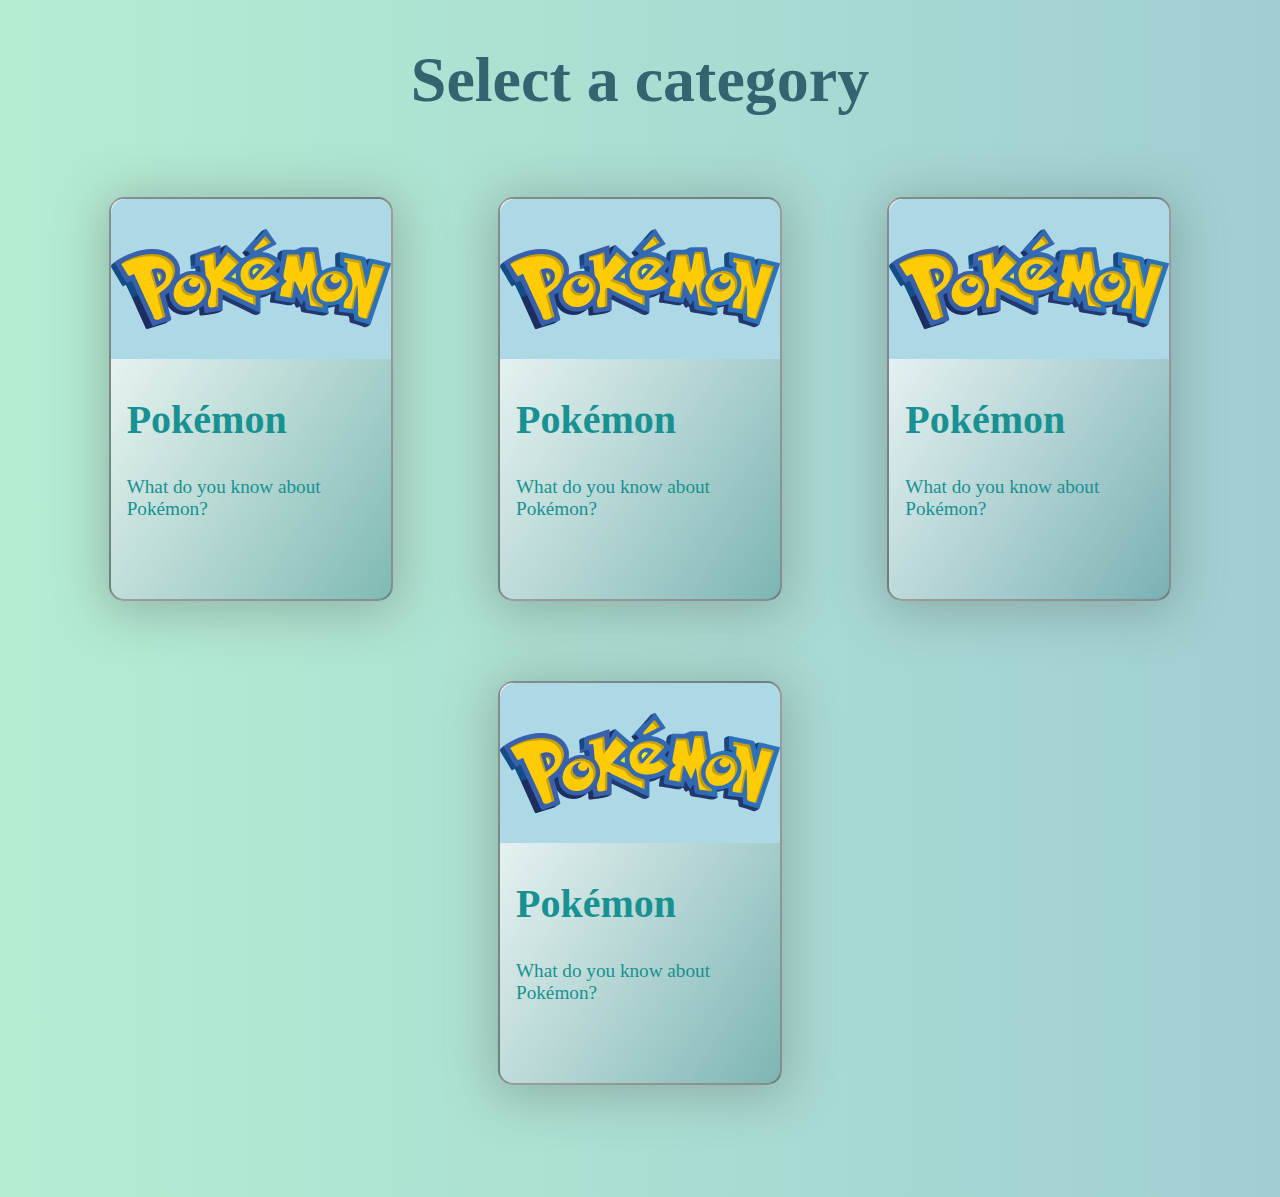
==== index.html @ 6ffc8f8e "Merge pull request #15 from Kemal-Guclu/Quizgame-leon" ====
<!DOCTYPE html>
<html lang="en">

<head>
    <meta charset="UTF-8">
    <meta name="viewport" content="width=device-width, initial-scale=1.0">
    <title>Quiz Game</title>
    <link rel="stylesheet" href="./index.css">
    <script type="module" src="selectquiz.js" ></script>
</head>

<body>

    <h1 class="title-select" id="title-select">Select a category</h1>

    <article class="all-cards" id="all-cards">

        <div class="cards card1" id="card1">

            <img class="card-image" id="card-image" src="./images/Pokémon.svg"></img>

            <div class="card-info" id="card-info">
                <h2 class="category" id="category">Pokémon</h2>
                <p class="category-info" id="category-info">What do you know about Pokémon?</p>
            </div>

        </div>

        <div class="cards card2" id="card2">

            <img class="card-image" id="card-image" src="./images/Pokémon.svg"></img>

            <div class="card-info" id="card-info">
                <h2 class="category" id="category">Pokémon</h2>
                <p class="category-info" id="category-info">What do you know about Pokémon?</p>
            </div>

        </div>

        <div class="cards card3" id="card3">

            <img class="card-image" id="card-image" src="./images/Pokémon.svg"></img>

            <div class="card-info" id="card-info">
                <h2 class="category" id="category">Pokémon</h2>
                <p class="category-info" id="category-info">What do you know about Pokémon?</p>
            </div>

        </div>

        <div class="cards card4" id="card4">

            <img class="card-image" id="card-image" src="./images/Pokémon.svg"></img>

            <div class="card-info" id="card-info">
                <h2 class="category" id="category">Pokémon</h2>
                <p class="category-info" id="category-info">What do you know about Pokémon?</p>
            </div>

        </div>

    </article>

</body>

</html>
---- index.css ----
@import "base.css";

body {
    margin: 0;
    padding: 0;
    box-sizing: border-box;
    background: var(--background-gradient);
}

.title-select {
    text-align: center;
    font-size: 4rem;
    color: var(--text-title-color);
}

.cards {
    background: var(--card-background);
    width: 280px;
    height: 400px;
    margin: 2rem auto;
    border-radius: 15px;
    border: 2px solid rgba(92, 92, 92, 0.6);
    box-shadow: 0 6px 50px 5px rgba(105, 105, 105, 0.404);
}

.cards:hover {
    transform: scale(1.03);
    box-shadow: 0 6px 50px 5px rgba(255, 255, 255, 0.438);
}

.card-image {
    width: 100%;
    height: 40%;
    background-color: lightblue;
    border-top-left-radius: 15px;
    border-top-right-radius: 15px;
}

.card-info {
    padding: 0 1rem;
    min-width: 200px;
}

.category {
    font-size: 2.5rem;
    color: var(--card-color);
}

.category-info {
    font-size: 1.2rem;
    color: var(--card-color);
}

@media (min-width: 600px) {

    .all-cards {
        width: 90%;
        display: grid;
        grid-template-columns: 1fr 1fr;
        margin: 5rem auto;
        justify-content: center;
        gap: 3rem 1rem;
    }

    .cards {
        margin: auto;
    }

}

@media (min-width: 1000px) {

    .all-cards {
        display: flex;
        flex-wrap: wrap;
    }
    
    .cards {
        margin-bottom: 2rem;
    }

}
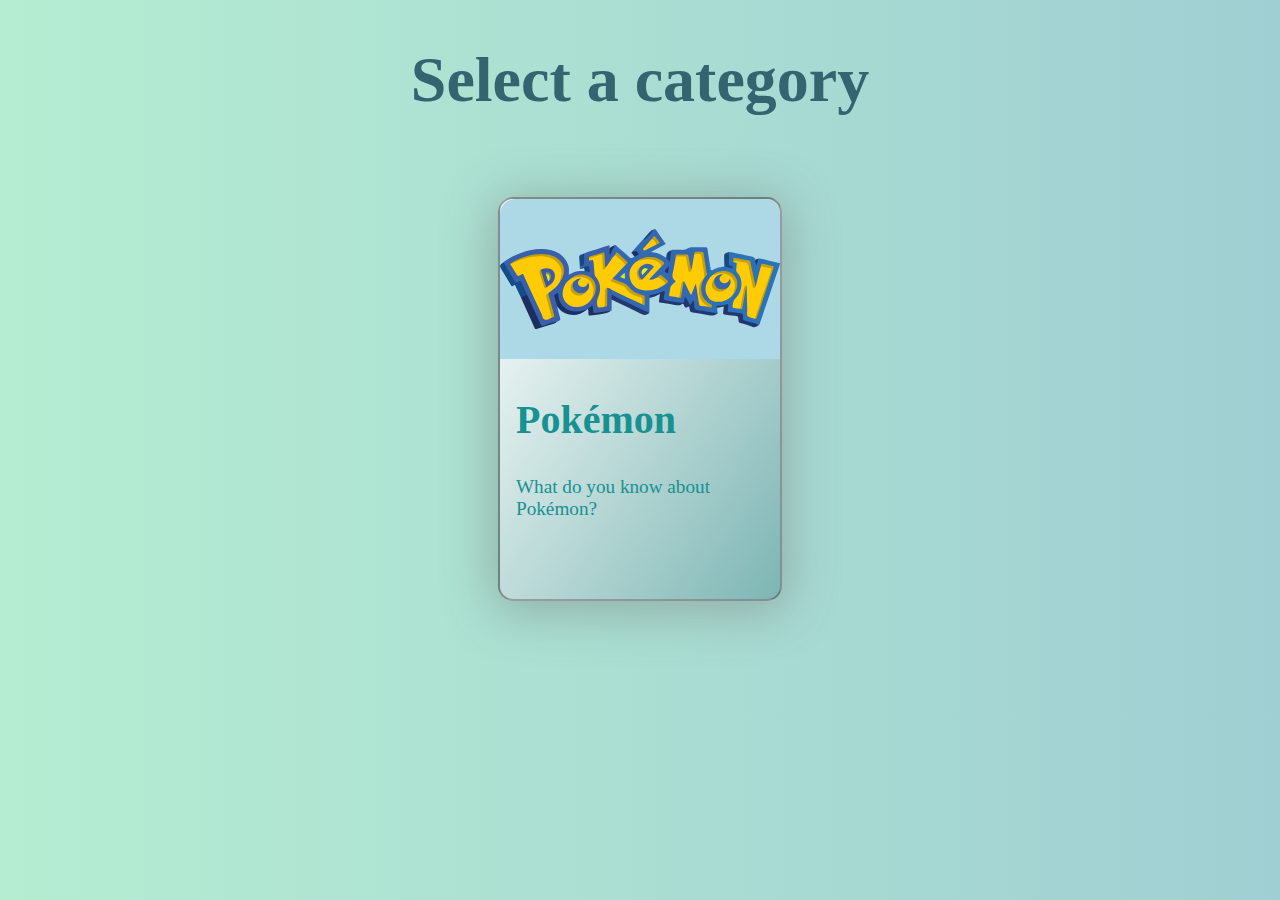
==== commit 8120d57b: "select quiz" ====
--- a/index.html
+++ b/index.html
@@ -6,7 +6,7 @@
     <meta name="viewport" content="width=device-width, initial-scale=1.0">
     <title>Quiz Game</title>
     <link rel="stylesheet" href="./index.css">
-    <script type="module" src="selectquiz.js" ></script>
+    <script type="module" src="selectquiz1.js" defer></script>
 </head>
 
 <body>
@@ -26,38 +26,7 @@
 
         </div>
 
-        <div class="cards card2" id="card2">
 
-            <img class="card-image" id="card-image" src="./images/Pokémon.svg"></img>
-
-            <div class="card-info" id="card-info">
-                <h2 class="category" id="category">Pokémon</h2>
-                <p class="category-info" id="category-info">What do you know about Pokémon?</p>
-            </div>
-
-        </div>
-
-        <div class="cards card3" id="card3">
-
-            <img class="card-image" id="card-image" src="./images/Pokémon.svg"></img>
-
-            <div class="card-info" id="card-info">
-                <h2 class="category" id="category">Pokémon</h2>
-                <p class="category-info" id="category-info">What do you know about Pokémon?</p>
-            </div>
-
-        </div>
-
-        <div class="cards card4" id="card4">
-
-            <img class="card-image" id="card-image" src="./images/Pokémon.svg"></img>
-
-            <div class="card-info" id="card-info">
-                <h2 class="category" id="category">Pokémon</h2>
-                <p class="category-info" id="category-info">What do you know about Pokémon?</p>
-            </div>
-
-        </div>
 
     </article>
 
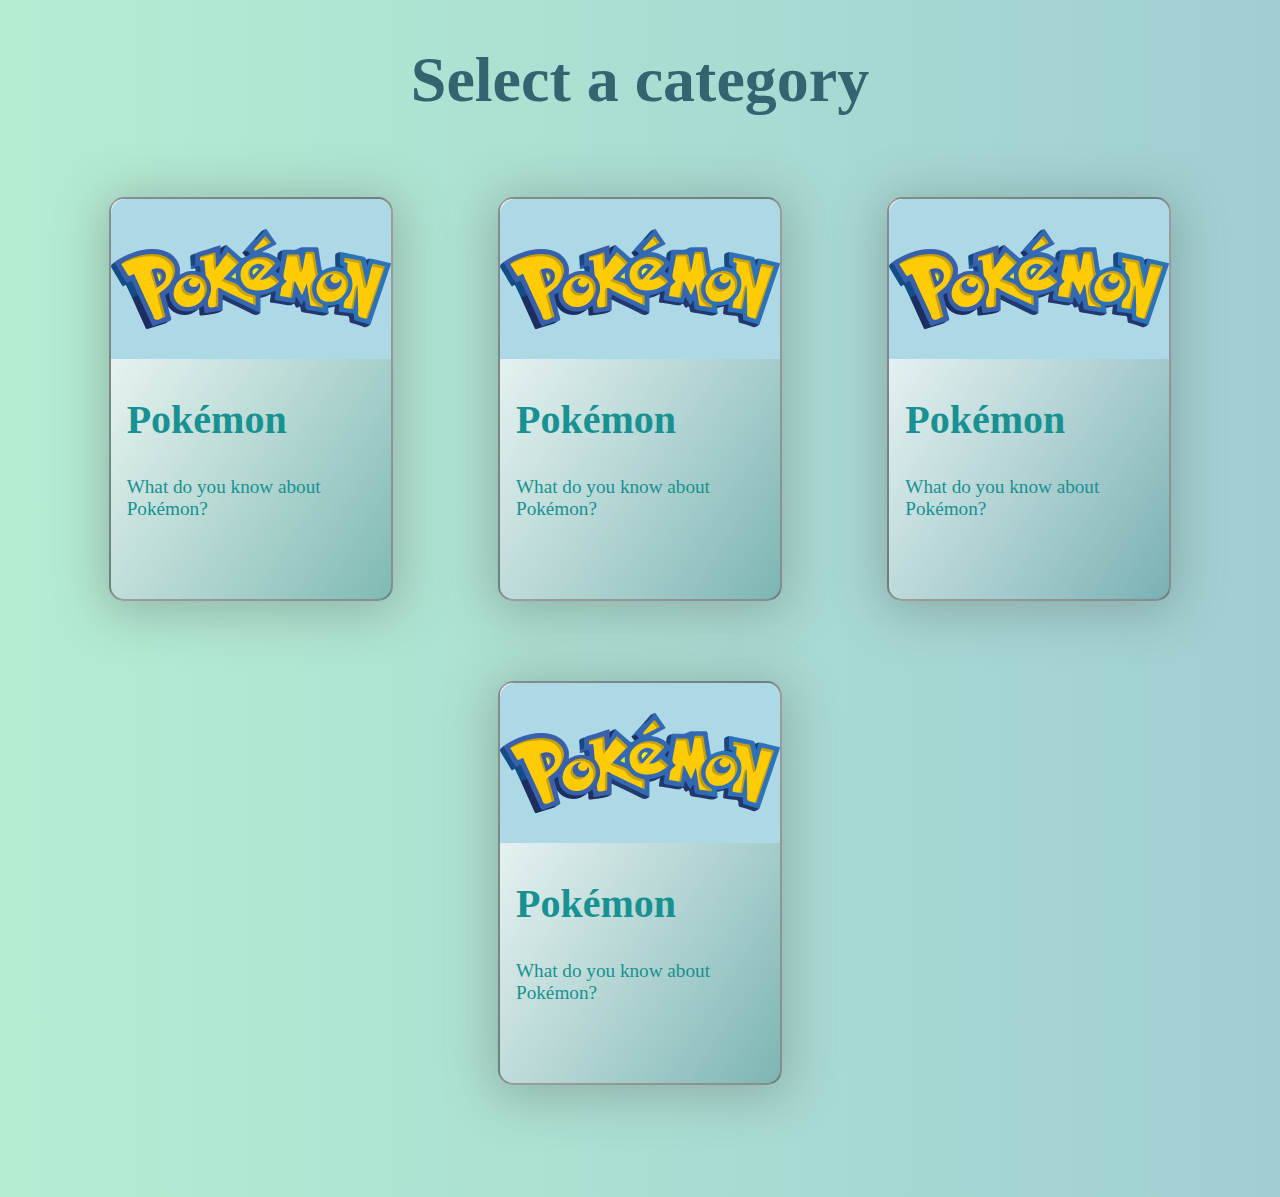
==== commit 61d43e63: "Merge pull request #17 from Kemal-Guclu/Quizgame-leon" ====
--- a/index.html
+++ b/index.html
@@ -26,7 +26,38 @@
 
         </div>
 
+        <div class="cards card2" id="card2">
 
+            <img class="card-image" id="card-image" src="./images/Pokémon.svg"></img>
+
+            <div class="card-info" id="card-info">
+                <h2 class="category" id="category">Pokémon</h2>
+                <p class="category-info" id="category-info">What do you know about Pokémon?</p>
+            </div>
+
+        </div>
+
+        <div class="cards card3" id="card3">
+
+            <img class="card-image" id="card-image" src="./images/Pokémon.svg"></img>
+
+            <div class="card-info" id="card-info">
+                <h2 class="category" id="category">Pokémon</h2>
+                <p class="category-info" id="category-info">What do you know about Pokémon?</p>
+            </div>
+
+        </div>
+
+        <div class="cards card4" id="card4">
+
+            <img class="card-image" id="card-image" src="./images/Pokémon.svg"></img>
+
+            <div class="card-info" id="card-info">
+                <h2 class="category" id="category">Pokémon</h2>
+                <p class="category-info" id="category-info">What do you know about Pokémon?</p>
+            </div>
+
+        </div>
 
     </article>
 
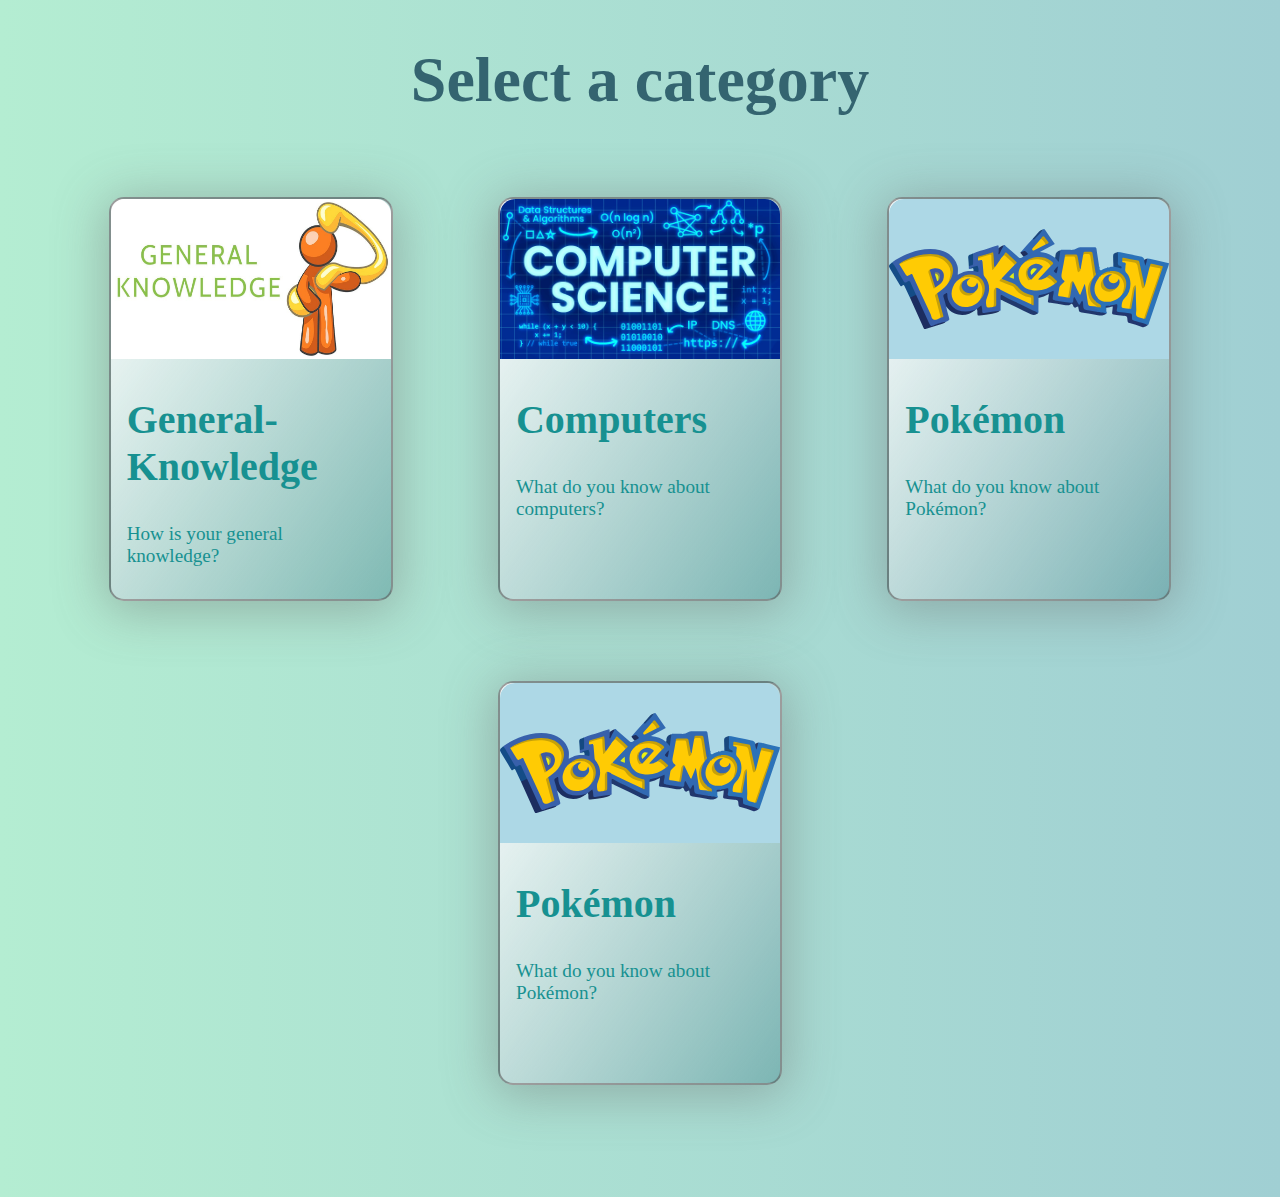
==== commit 10b645e0: "added category images and info to index.html file" ====
--- a/index.html
+++ b/index.html
@@ -17,22 +17,22 @@
 
         <div class="cards card1" id="card1">
 
-            <img class="card-image" id="card-image" src="./images/Pokémon.svg"></img>
+            <img class="card-image" id="card-image" src="./images/General-Knowledge.jpg"></img>
 
             <div class="card-info" id="card-info">
-                <h2 class="category" id="category">Pokémon</h2>
-                <p class="category-info" id="category-info">What do you know about Pokémon?</p>
+                <h2 class="category" id="category">General-Knowledge</h2>
+                <p class="category-info" id="category-info">How is your general knowledge?</p>
             </div>
 
         </div>
 
         <div class="cards card2" id="card2">
 
-            <img class="card-image" id="card-image" src="./images/Pokémon.svg"></img>
+            <img class="card-image" id="card-image" src="./images/computer.jpg"></img>
 
             <div class="card-info" id="card-info">
-                <h2 class="category" id="category">Pokémon</h2>
-                <p class="category-info" id="category-info">What do you know about Pokémon?</p>
+                <h2 class="category" id="category">Computers</h2>
+                <p class="category-info" id="category-info">What do you know about computers?</p>
             </div>
 
         </div>
--- a/index.css
+++ b/index.css
@@ -25,7 +25,7 @@
 
 .cards:hover {
     transform: scale(1.03);
-    box-shadow: 0 6px 50px 5px rgba(255, 255, 255, 0.438);
+    box-shadow: 0 6px 50px 5px var(--light-box-shadow);
 }
 
 .card-image {
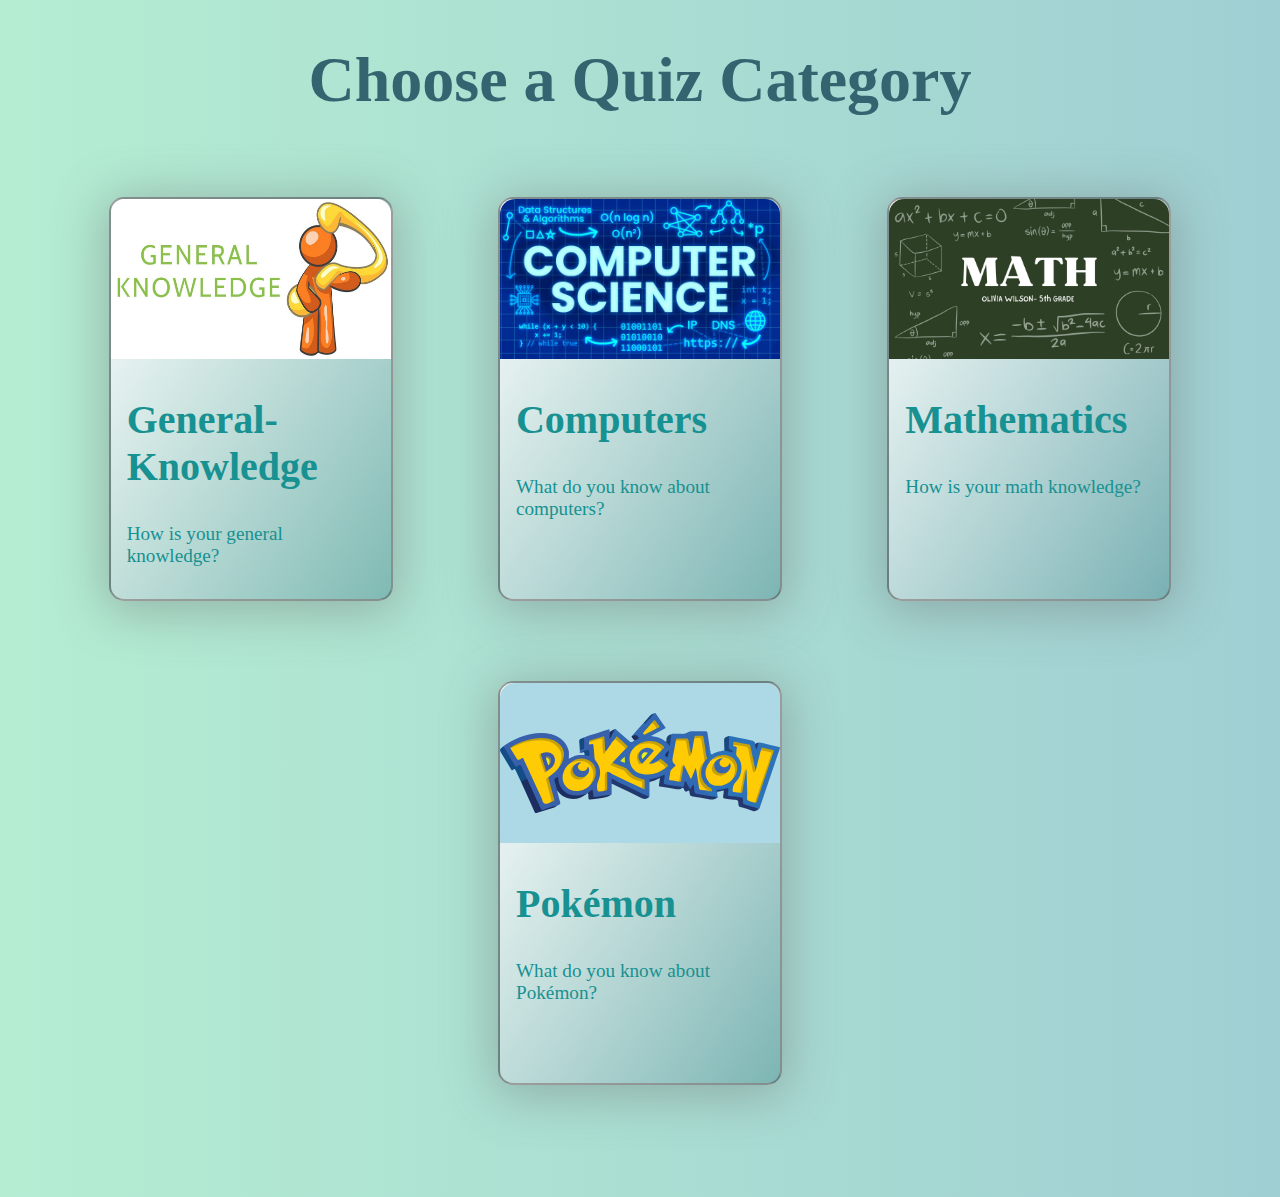
==== commit 08ac13ff: "Har lagt till en nästan klar quiz utifrån eran filer. Har lagt min lösning på en enskild map med mit" ====
--- a/index.html
+++ b/index.html
@@ -11,7 +11,7 @@
 
 <body>
 
-    <h1 class="title-select" id="title-select">Select a category</h1>
+    <h1 class="title-select" id="title-select">Choose a Quiz Category</h1>
 
     <article class="all-cards" id="all-cards">
 
@@ -39,11 +39,11 @@
 
         <div class="cards card3" id="card3">
 
-            <img class="card-image" id="card-image" src="./images/Pokémon.svg"></img>
+            <img class="card-image" id="card-image" src="./images/Math.webp"></img>
 
             <div class="card-info" id="card-info">
-                <h2 class="category" id="category">Pokémon</h2>
-                <p class="category-info" id="category-info">What do you know about Pokémon?</p>
+                <h2 class="category" id="category">Mathematics</h2>
+                <p class="category-info" id="category-info">How is your math knowledge?</p>
             </div>
 
         </div>
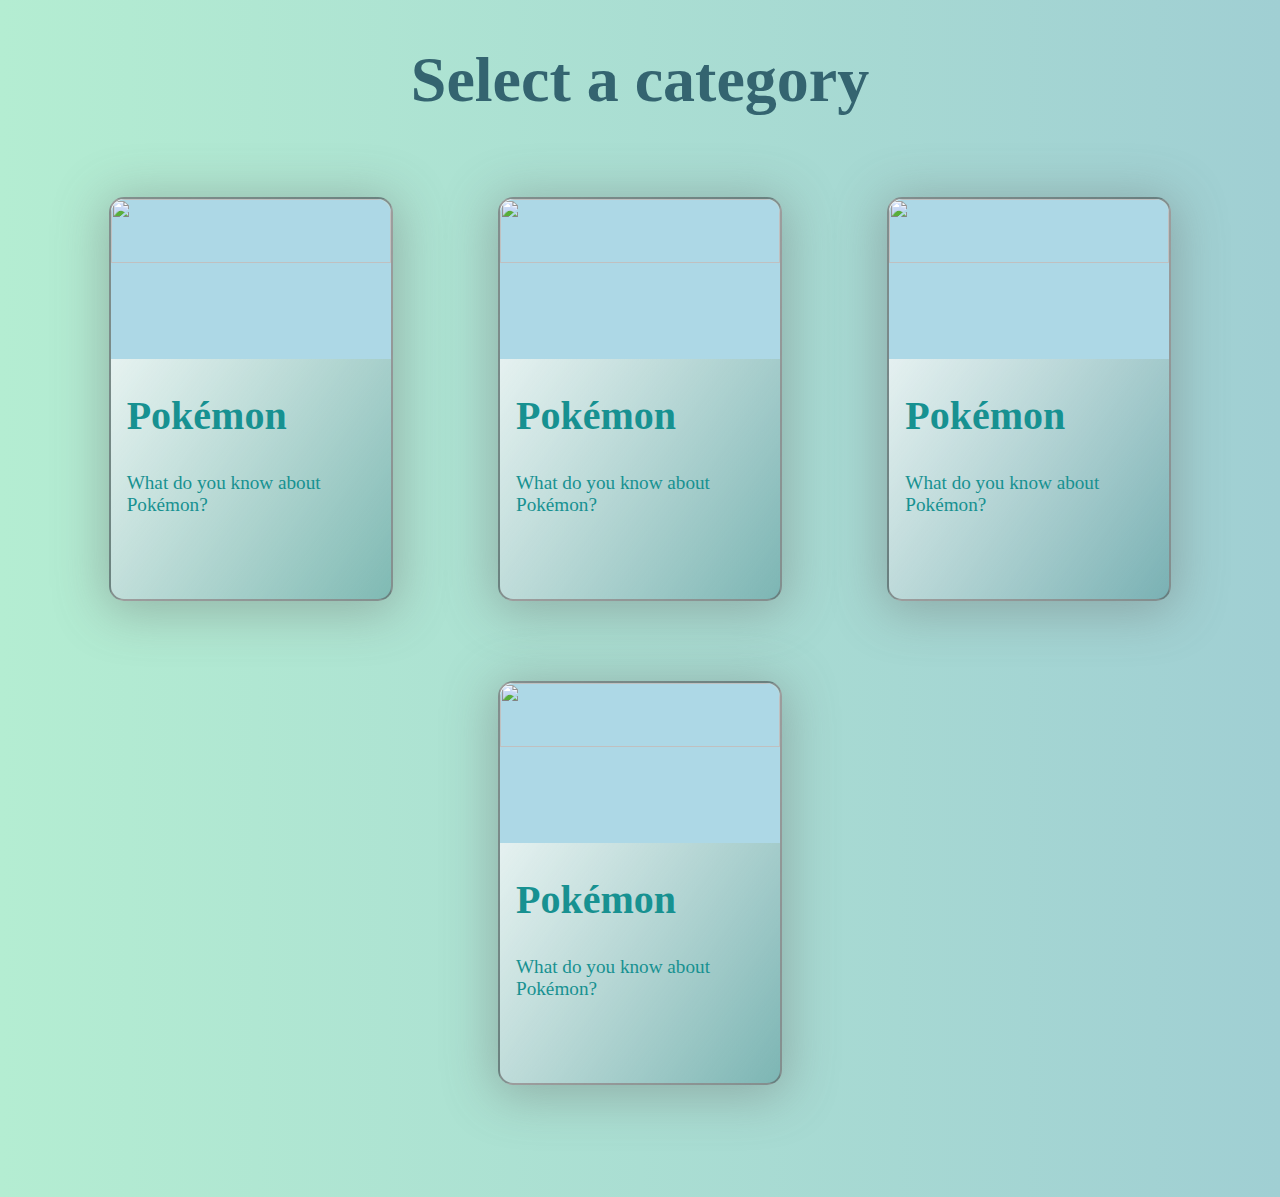
==== commit 065cabd3: "Lägger till meta-taggar för en förbättrad SEO" ====
--- a/index.html
+++ b/index.html
@@ -4,46 +4,50 @@
 <head>
     <meta charset="UTF-8">
     <meta name="viewport" content="width=device-width, initial-scale=1.0">
-    <title>Quiz Game</title>
+    <title>Challange yourself with a quiz</title>
+    <meta name="description" content="A quiz game where you can challange your knowledge before the time runs out. Maybe you know more than you think, or maybe you get to learn something?">
+    <meta name="keyword" content="quizgame, quiz, game, quiz game, question, questions, time, knowledge, challange, learn, points, point, challanges, answer, answers, pokemon, pokémon, test, your, brain, with, finish">
+    <meta property="og:title" content="Challange yourself with a quiz game">
+    <meta property="og:description" content="Challange yourself with a quiz game and finish before time runs out">
     <link rel="stylesheet" href="./index.css">
     <script type="module" src="selectquiz1.js" defer></script>
 </head>
 
 <body>
 
-    <h1 class="title-select" id="title-select">Choose a Quiz Category</h1>
+    <h1 class="title-select" id="title-select">Select a category</h1>
 
     <article class="all-cards" id="all-cards">
 
         <div class="cards card1" id="card1">
 
-            <img class="card-image" id="card-image" src="./images/General-Knowledge.jpg"></img>
+            <img class="card-image" id="card-image" src="./images/Pokémon.svg"></img>
 
             <div class="card-info" id="card-info">
-                <h2 class="category" id="category">General-Knowledge</h2>
-                <p class="category-info" id="category-info">How is your general knowledge?</p>
+                <h2 class="category" id="category">Pokémon</h2>
+                <p class="category-info" id="category-info">What do you know about Pokémon?</p>
             </div>
 
         </div>
 
         <div class="cards card2" id="card2">
 
-            <img class="card-image" id="card-image" src="./images/computer.jpg"></img>
+            <img class="card-image" id="card-image" src="./images/Pokémon.svg"></img>
 
             <div class="card-info" id="card-info">
-                <h2 class="category" id="category">Computers</h2>
-                <p class="category-info" id="category-info">What do you know about computers?</p>
+                <h2 class="category" id="category">Pokémon</h2>
+                <p class="category-info" id="category-info">What do you know about Pokémon?</p>
             </div>
 
         </div>
 
         <div class="cards card3" id="card3">
 
-            <img class="card-image" id="card-image" src="./images/Math.webp"></img>
+            <img class="card-image" id="card-image" src="./images/Pokémon.svg"></img>
 
             <div class="card-info" id="card-info">
-                <h2 class="category" id="category">Mathematics</h2>
-                <p class="category-info" id="category-info">How is your math knowledge?</p>
+                <h2 class="category" id="category">Pokémon</h2>
+                <p class="category-info" id="category-info">What do you know about Pokémon?</p>
             </div>
 
         </div>
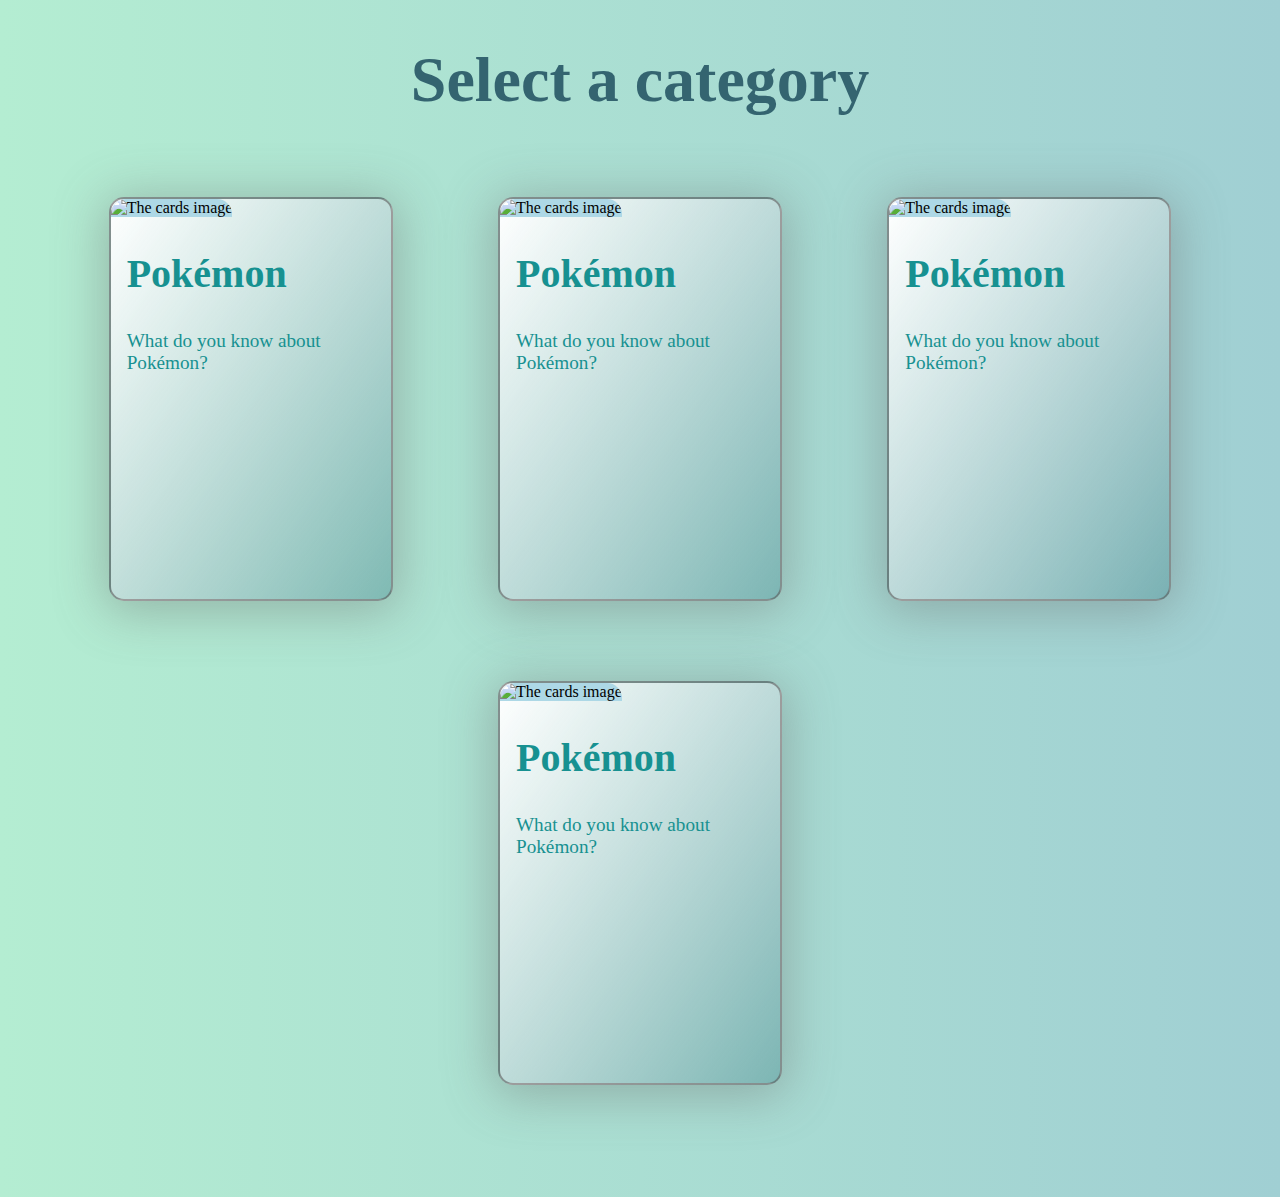
==== commit 151dff11: "Fixar index.html så det inte blir några errors i validatorn" ====
--- a/index.html
+++ b/index.html
@@ -10,7 +10,7 @@
     <meta property="og:title" content="Challange yourself with a quiz game">
     <meta property="og:description" content="Challange yourself with a quiz game and finish before time runs out">
     <link rel="stylesheet" href="./index.css">
-    <script type="module" src="selectquiz1.js" defer></script>
+    <script src="selectquiz1.js" defer></script>
 </head>
 
 <body>
@@ -21,7 +21,7 @@
 
         <div class="cards card1" id="card1">
 
-            <img class="card-image" id="card-image" src="./images/Pokémon.svg"></img>
+            <img class="card-image" id="card-image" src="./images/Pokémon.svg" alt="The cards image">
 
             <div class="card-info" id="card-info">
                 <h2 class="category" id="category">Pokémon</h2>
@@ -32,33 +32,33 @@
 
         <div class="cards card2" id="card2">
 
-            <img class="card-image" id="card-image" src="./images/Pokémon.svg"></img>
+            <img class="card-image" src="./images/Pokémon.svg" alt="The cards image">
 
-            <div class="card-info" id="card-info">
-                <h2 class="category" id="category">Pokémon</h2>
-                <p class="category-info" id="category-info">What do you know about Pokémon?</p>
+            <div class="card-info">
+                <h2 class="category">Pokémon</h2>
+                <p class="category-info">What do you know about Pokémon?</p>
             </div>
 
         </div>
 
         <div class="cards card3" id="card3">
 
-            <img class="card-image" id="card-image" src="./images/Pokémon.svg"></img>
+            <img class="card-image" src="./images/Pokémon.svg" alt="The cards image">
 
-            <div class="card-info" id="card-info">
-                <h2 class="category" id="category">Pokémon</h2>
-                <p class="category-info" id="category-info">What do you know about Pokémon?</p>
+            <div class="card-info">
+                <h2 class="category">Pokémon</h2>
+                <p class="category-info">What do you know about Pokémon?</p>
             </div>
 
         </div>
 
         <div class="cards card4" id="card4">
 
-            <img class="card-image" id="card-image" src="./images/Pokémon.svg"></img>
+            <img class="card-image" src="./images/Pokémon.svg" alt="The cards image">
 
-            <div class="card-info" id="card-info">
-                <h2 class="category" id="category">Pokémon</h2>
-                <p class="category-info" id="category-info">What do you know about Pokémon?</p>
+            <div class="card-info">
+                <h2 class="category">Pokémon</h2>
+                <p class="category-info">What do you know about Pokémon?</p>
             </div>
 
         </div>
